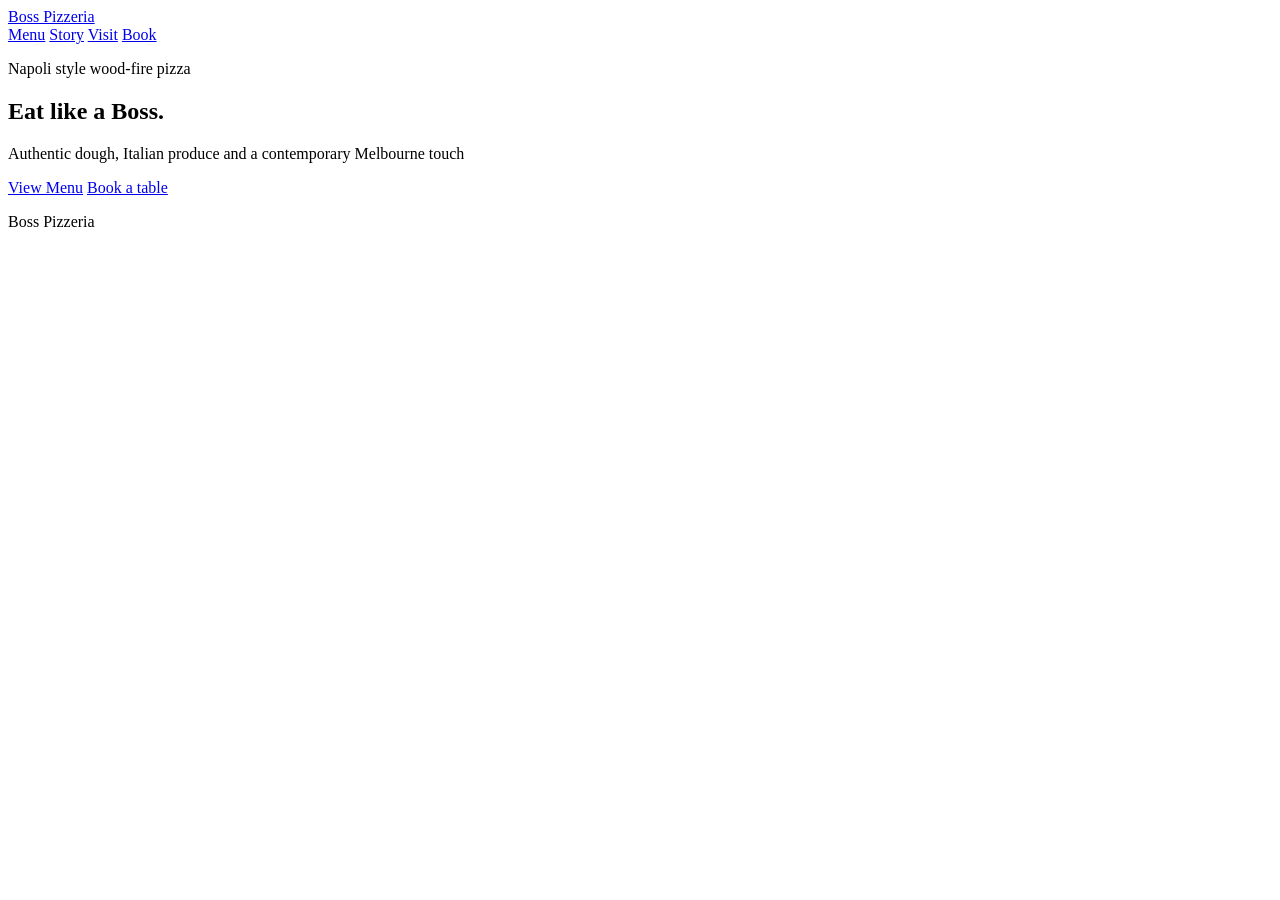
==== index.html @ 65619522 "Initial Structure Creation" ====
<!DOCTYPE html>
<html lang="en">
    <head>
        <meta charset="utf-8">
        <meta name="viewport" content="width=device-width, initial-scale=1">
        <title>Boss Pizzeria | Eat Like A Boss</title>
        <meta name="description" content="Redesign Proposal for Boss Pizzeria">
        <link rel="icon" href="assets/logo-dark.png">
    </head>
    <body>
        <header>
            <a href="index.html">Boss Pizzeria</a>
            
            <!--NAVBAR SECTION-->
            <nav aria-label="Main navigation">
                <a href="#menu">Menu</a>
                <a href="#story">Story</a>
                <a href="#visit">Visit</a>
                <a href="#booking">Book</a>
            </nav>
        </header>
        <main>
            <section>
                <p>Napoli style wood-fire pizza</p>
                <h1>Eat like a Boss.</h1>
                <p>Authentic dough, Italian produce and a contemporary Melbourne touch</p>

                <a href="#menu">View Menu</a>
                <a href="#booking">Book a table</a>
            </section>
        </main>
        <footer>
            <p>Boss Pizzeria</p>
        </footer>
    </body>
</html>
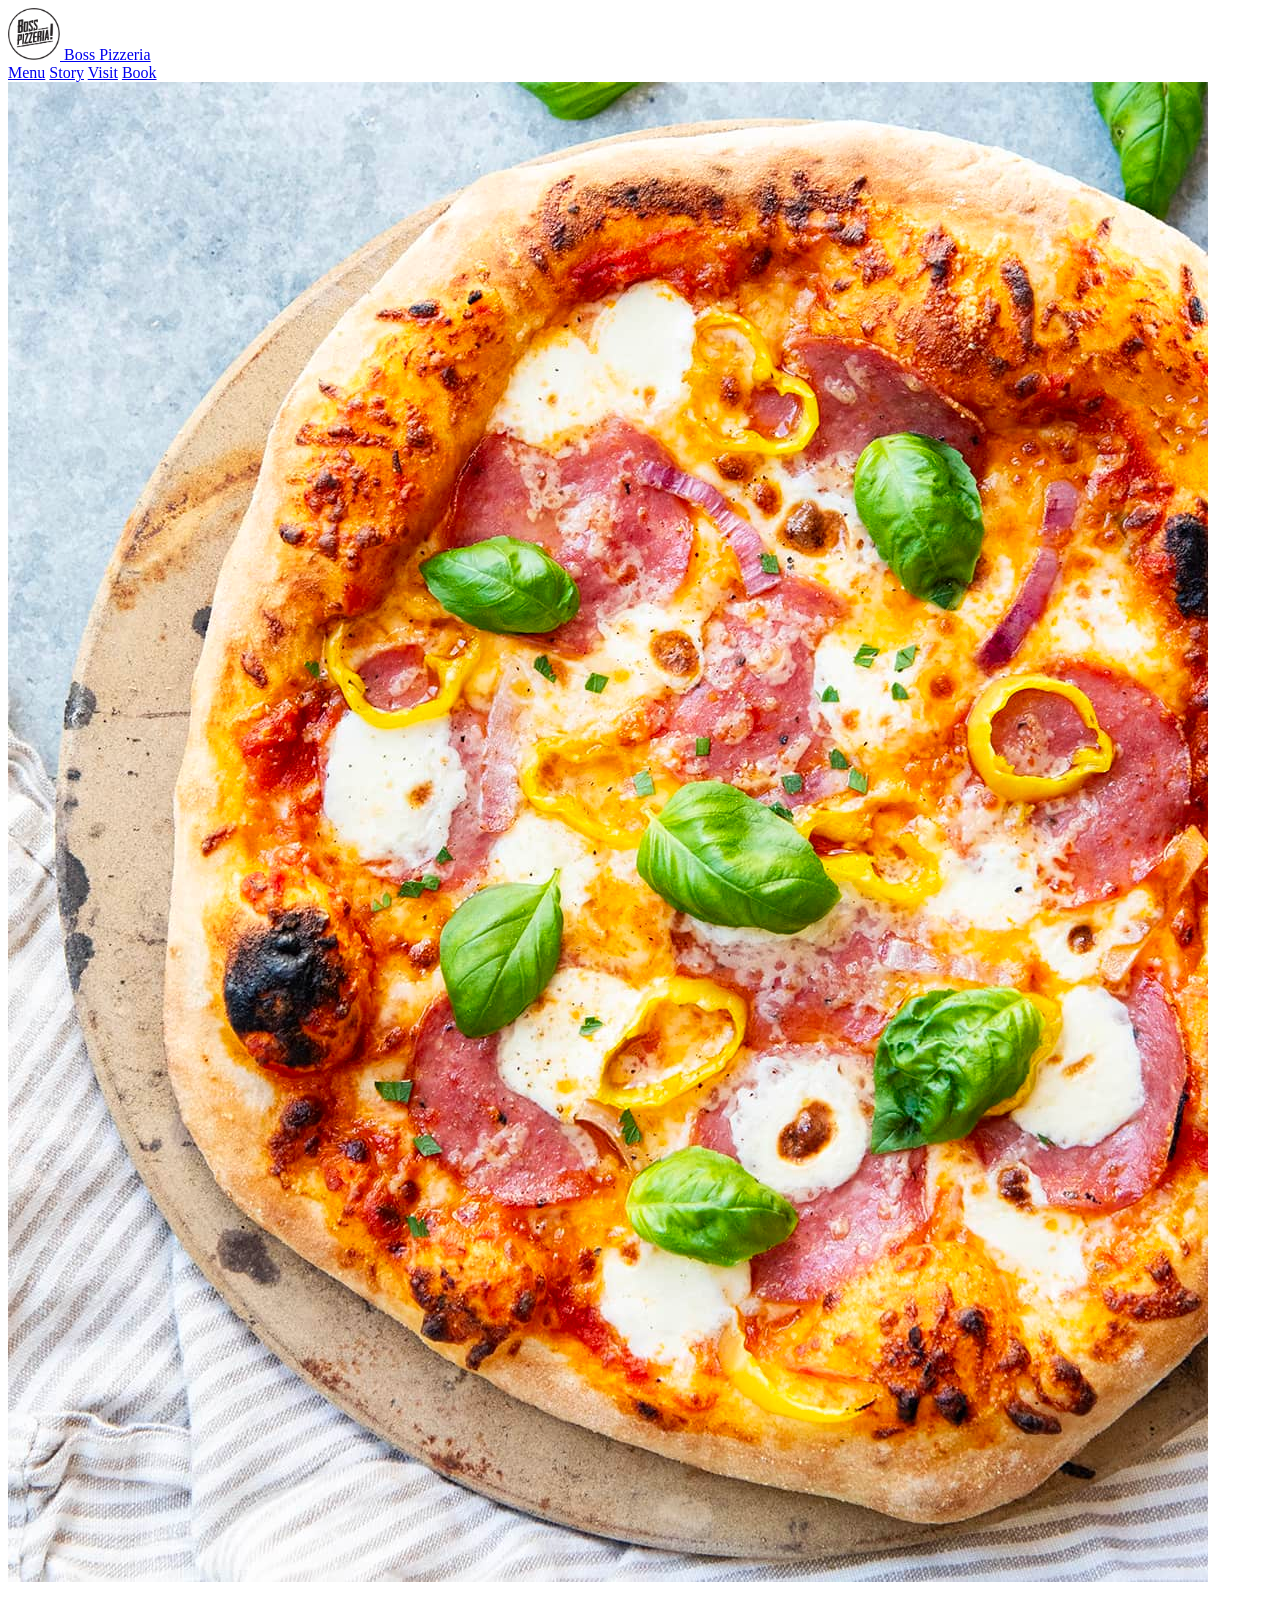
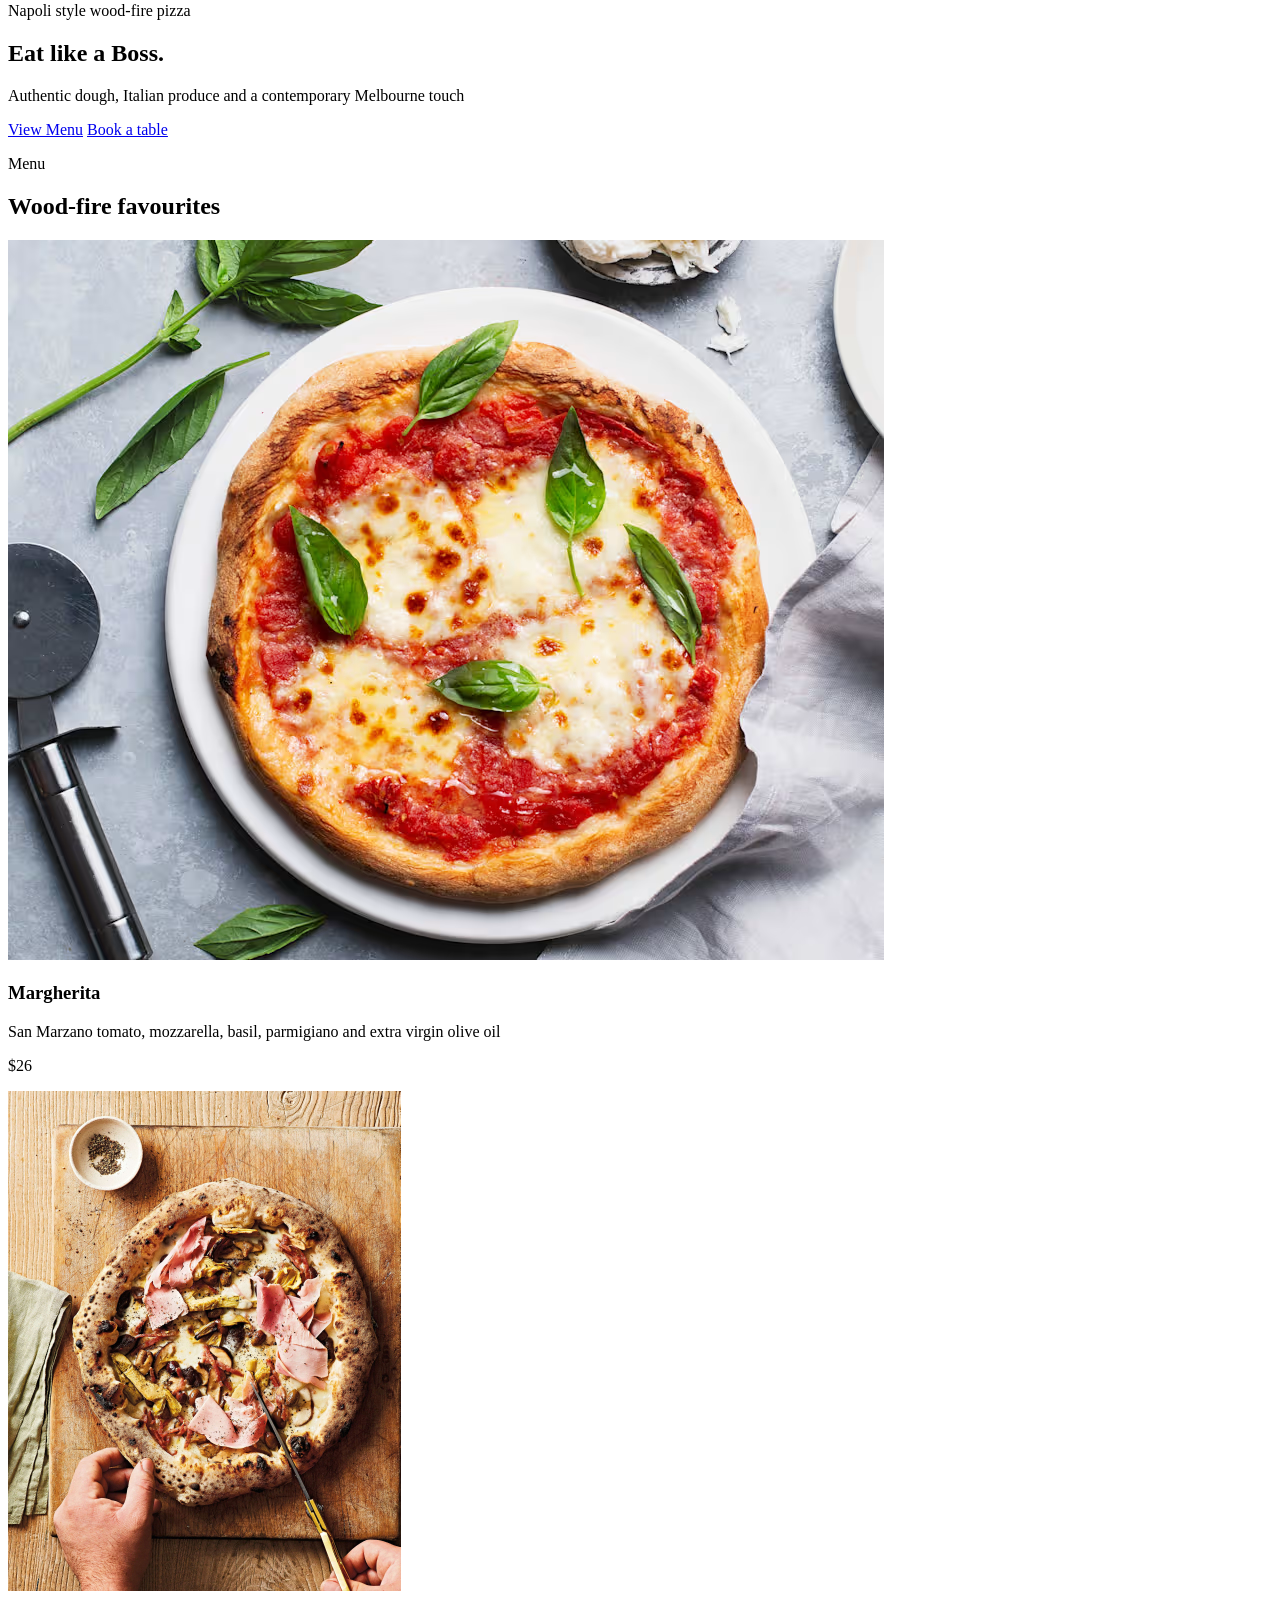
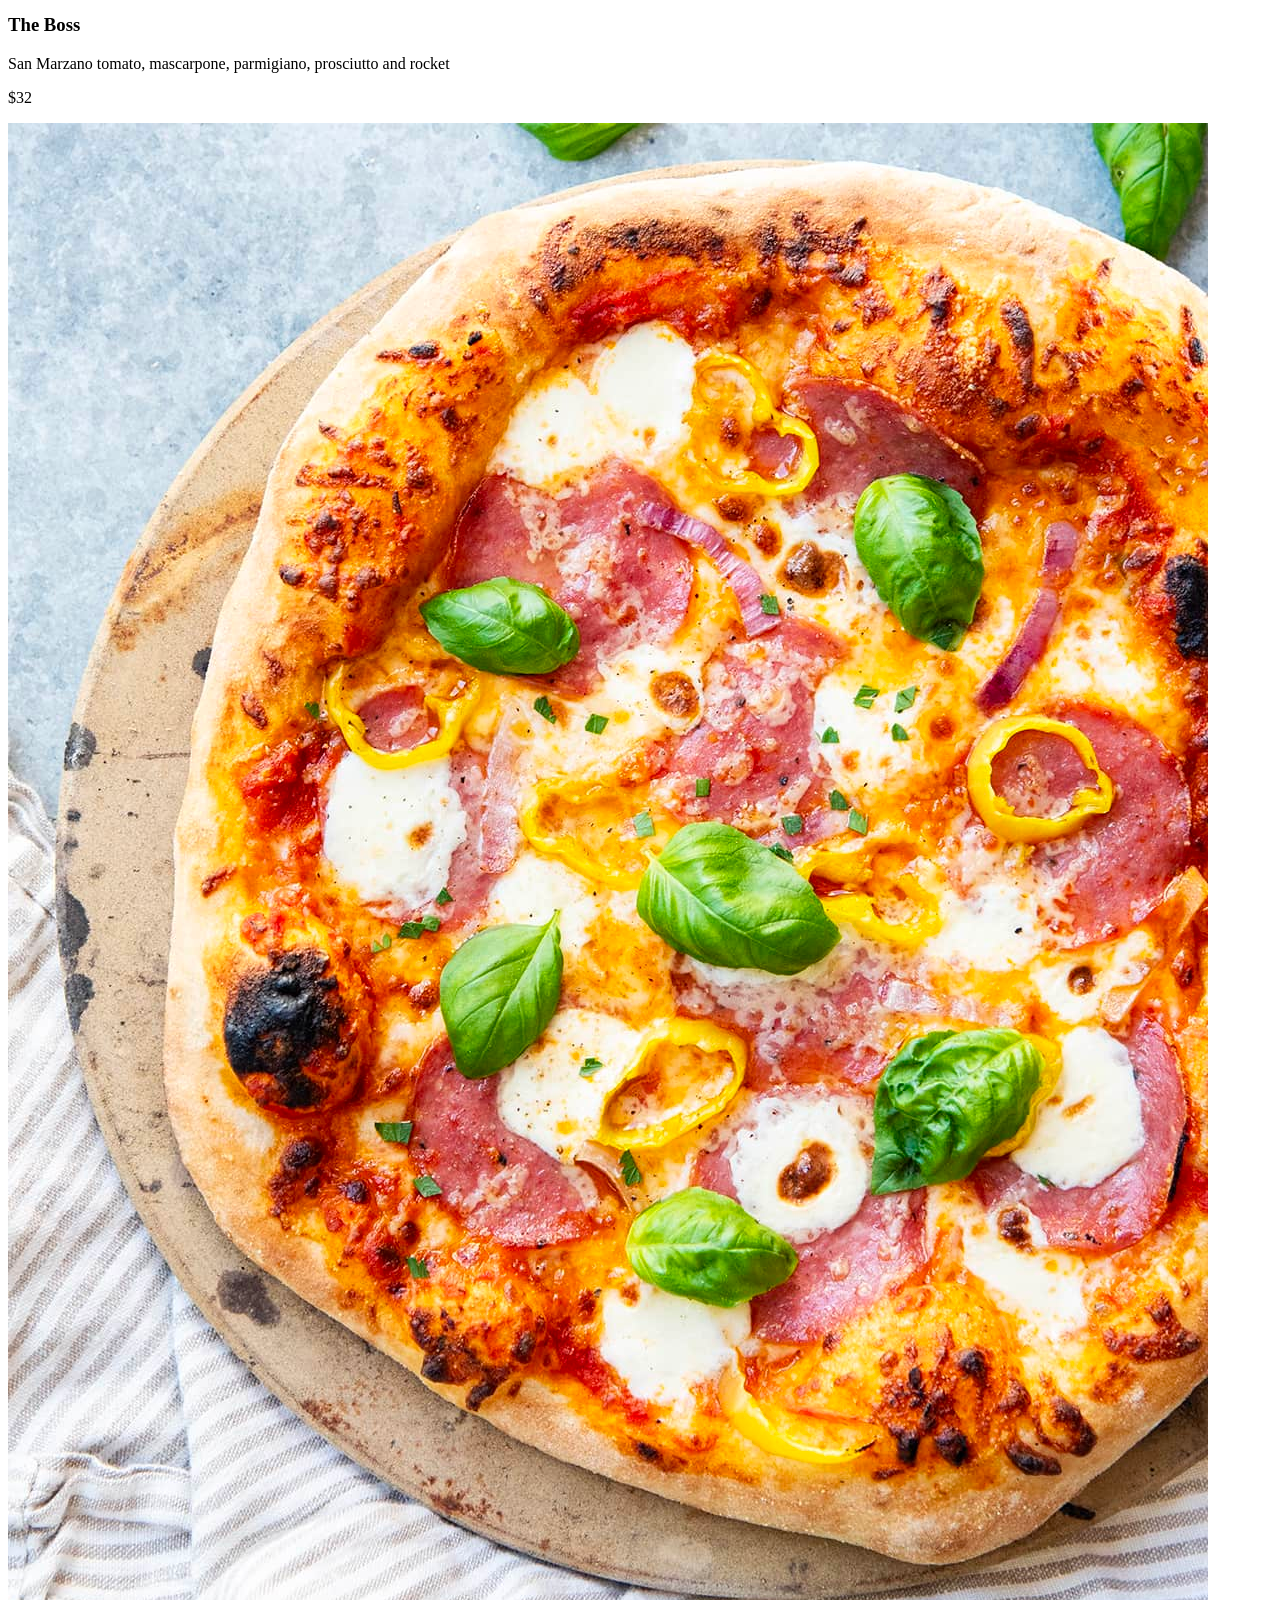
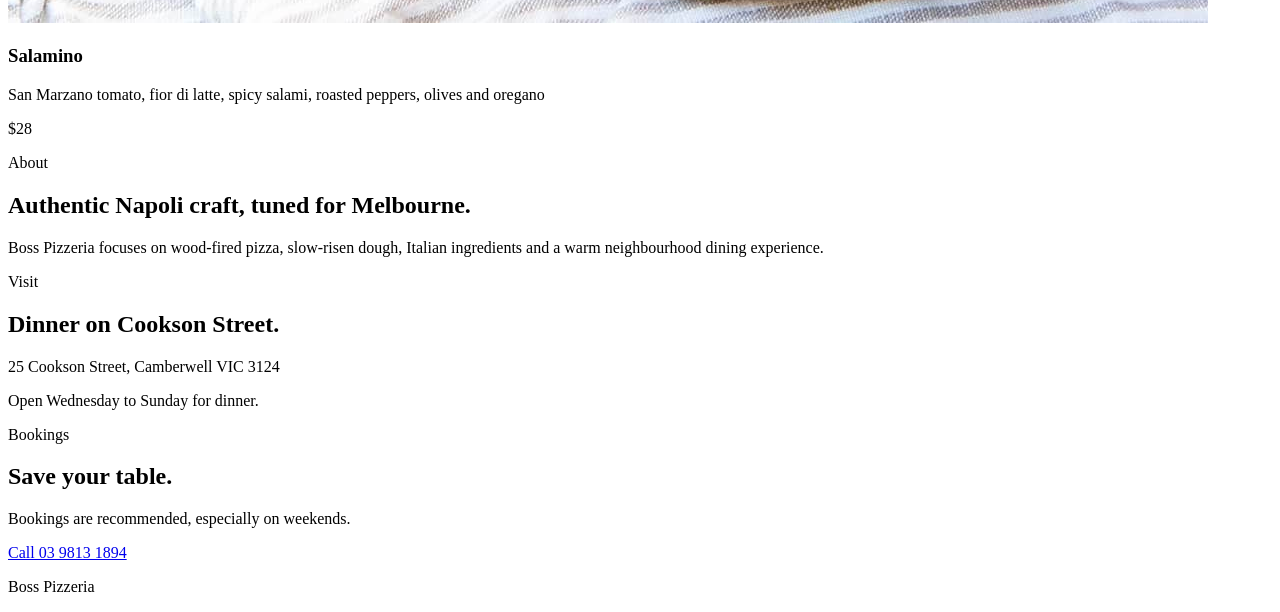
==== commit 1ecceafa: "super simple css" ====
--- a/index.html
+++ b/index.html
@@ -5,11 +5,15 @@
         <meta name="viewport" content="width=device-width, initial-scale=1">
         <title>Boss Pizzeria | Eat Like A Boss</title>
         <meta name="description" content="Redesign Proposal for Boss Pizzeria">
+        <link rel="stylesheet" href="css/styles.css">
         <link rel="icon" href="assets/logo-dark.png">
     </head>
     <body>
         <header>
-            <a href="index.html">Boss Pizzeria</a>
+            <a href="index.html" aria-label="Boss Pizzeria home">
+            <img src="assets/logo-dark.png" alt="" width="52" height="52">
+            <span>Boss Pizzeria</span>
+            </a>
             
             <!--NAVBAR SECTION-->
             <nav aria-label="Main navigation">
@@ -20,7 +24,9 @@
             </nav>
         </header>
         <main>
+            <!--HERO SECTION-->
             <section>
+                <img src="assets/hero-pizza.jpg">
                 <p>Napoli style wood-fire pizza</p>
                 <h1>Eat like a Boss.</h1>
                 <p>Authentic dough, Italian produce and a contemporary Melbourne touch</p>
@@ -28,6 +34,50 @@
                 <a href="#menu">View Menu</a>
                 <a href="#booking">Book a table</a>
             </section>
+            <!--MENU SECTION-->
+            <section id="menu">
+                <p>Menu</p>
+                <h2>Wood-fire favourites</h1>
+
+                <article>
+                    <img src="assets/margherita.png">
+                    <h3>Margherita</h3>
+                    <p>San Marzano tomato, mozzarella, basil, parmigiano and extra virgin olive oil</p>
+                    <p>$26</p>
+                </article>
+                <article>
+                    <img src="assets/rustic-pizza.jpg">
+                    <h3>The Boss</h3>
+                    <p>San Marzano tomato, mascarpone, parmigiano, prosciutto and rocket</p>
+                    <p>$32</p>
+                </article>
+                <article>
+                    <img src="assets/hero-pizza.jpg">
+                    <h3>Salamino</h3>
+                    <p>San Marzano tomato, fior di latte, spicy salami, roasted peppers, olives and oregano</p>
+                    <p>$28</p>
+                </article>
+            </section>
+            <!--STORY-->
+            <section id="story">
+                <p>About</p>
+                <h2>Authentic Napoli craft, tuned for Melbourne.</h2>
+                <p>Boss Pizzeria focuses on wood-fired pizza, slow-risen dough, Italian ingredients and a warm neighbourhood dining experience.</p>
+            </section>
+            <!--VISIT-->
+            <section id="visit">
+            <p>Visit</p>
+            <h2>Dinner on Cookson Street.</h2>
+            <p>25 Cookson Street, Camberwell VIC 3124</p>
+            <p>Open Wednesday to Sunday for dinner.</p>
+            </section>
+            <!--BOOKING-->
+            <section id="booking">
+            <p>Bookings</p>
+            <h2>Save your table.</h2>
+            <p>Bookings are recommended, especially on weekends.</p>
+            <a href="tel:+61398131894">Call 03 9813 1894</a>
+            </section>
         </main>
         <footer>
             <p>Boss Pizzeria</p>
--- a/css/styles.css
+++ b/css/styles.css
@@ -0,0 +1,18 @@
+:root{
+    --paper: #fff8ef;
+    --paper-deep: #f2e2cf;
+    --ink: #201713;
+    --muted: #6f625b;
+    --tomato: #d9502f;
+    --tomato-dark: #a53722;
+    --basil: #315b3b;
+    --line: rgba(32,23,19,0.14);
+}
+
+*{
+    box-sizing: border-box;
+}
+
+html{
+    scroll-behavior: smooth;
+}
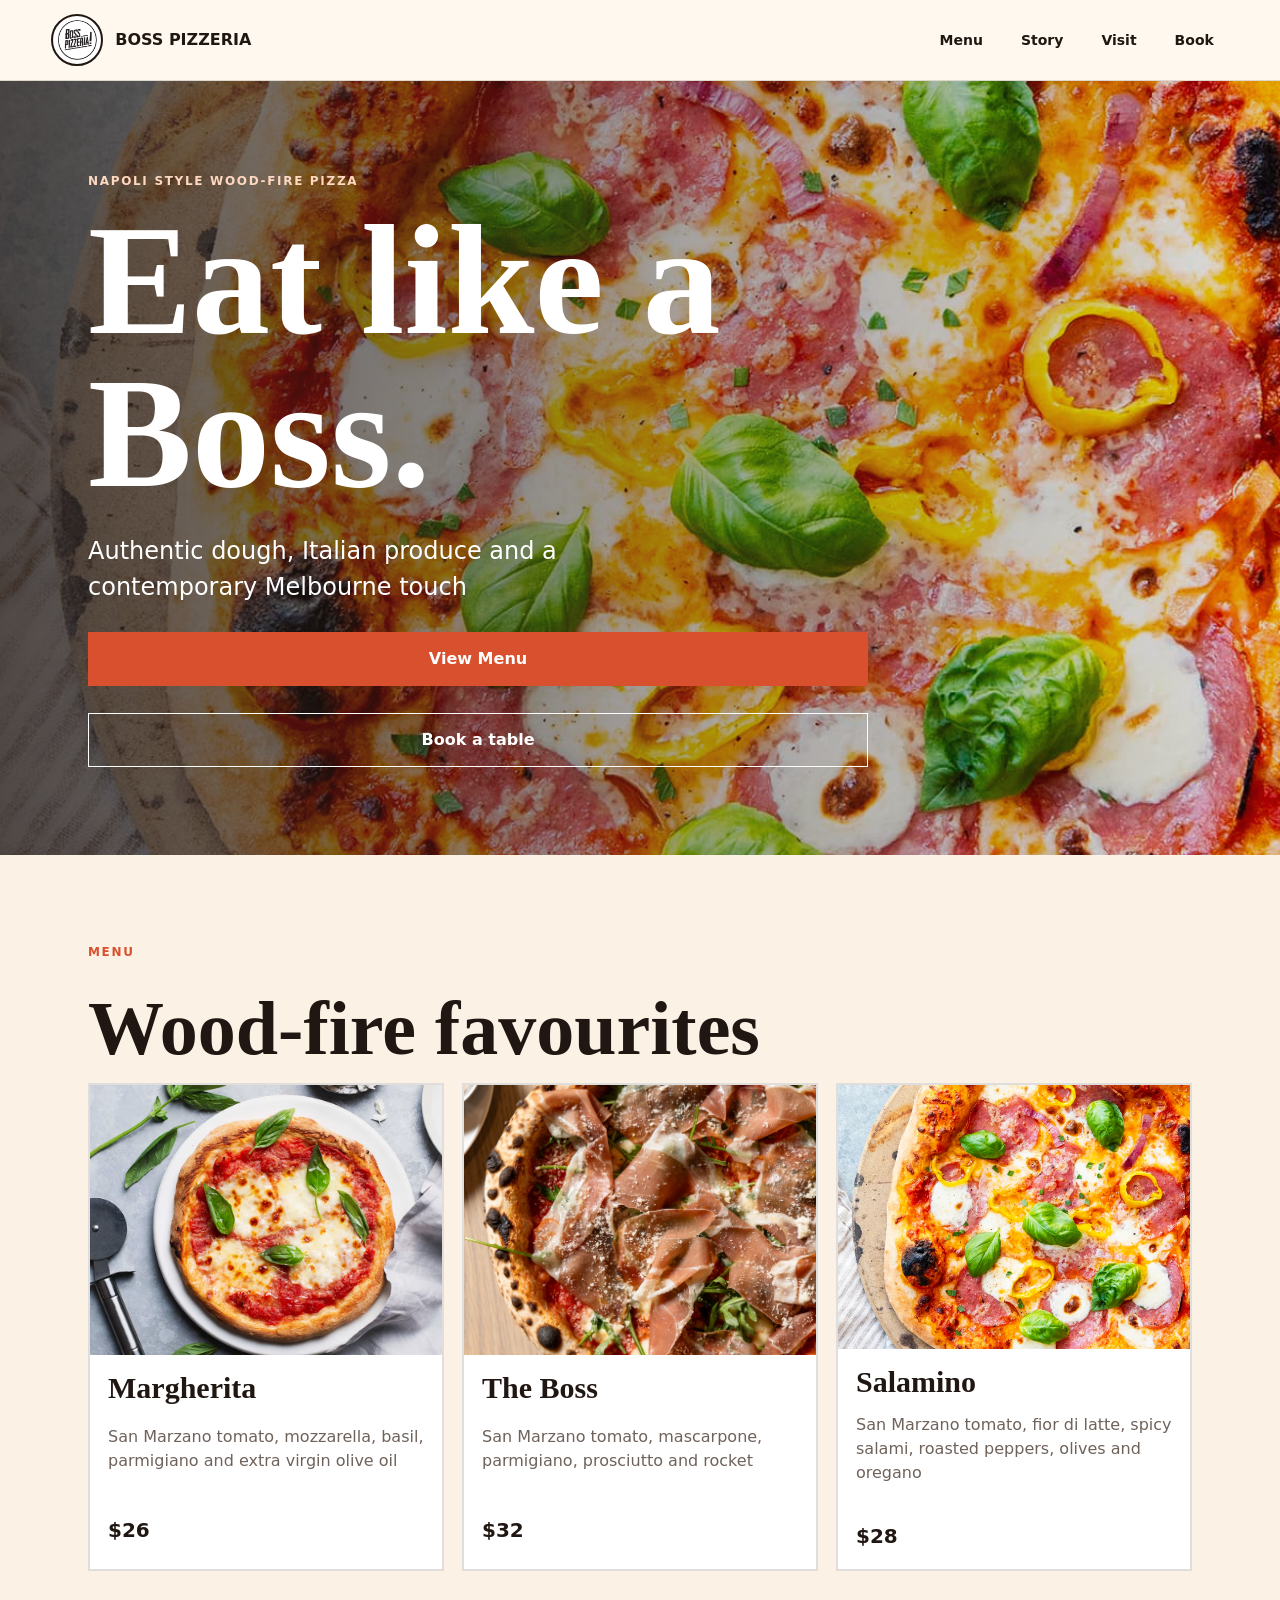
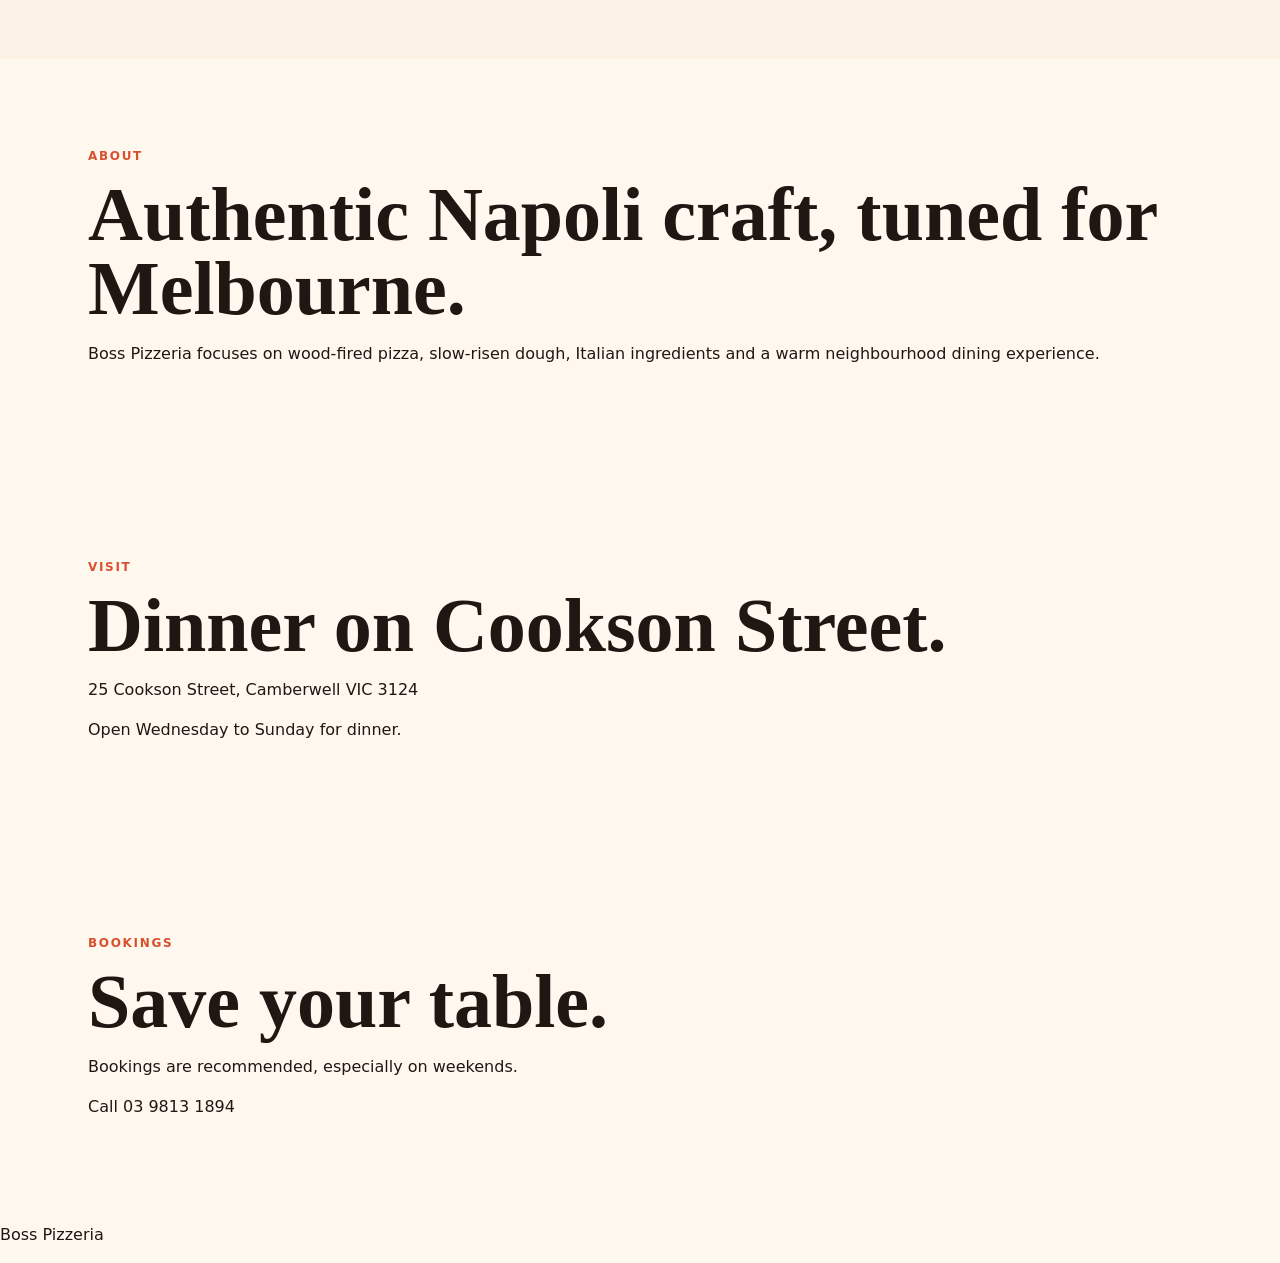
==== commit c65108c1: "Working Grid Pattern for Index Menu Section" ====
--- a/index.html
+++ b/index.html
@@ -46,7 +46,7 @@
                     <p>$26</p>
                 </article>
                 <article>
-                    <img src="assets/rustic-pizza.jpg">
+                    <img src="assets/the-boss.jpg">
                     <h3>The Boss</h3>
                     <p>San Marzano tomato, mascarpone, parmigiano, prosciutto and rocket</p>
                     <p>$32</p>
--- a/css/styles.css
+++ b/css/styles.css
@@ -15,4 +15,249 @@
 
 html{
     scroll-behavior: smooth;
+}
+
+body{
+    margin:0;
+    background: var(--paper);
+    color: var(--ink);
+    font-family: Inter, system-ui, -apple-system, BlinkMacSystemFont, "Segoe UI", sans-serif;
+    line-height: 1.5;
+}
+
+img{
+    display: block;
+    max-width: 100%;
+}
+
+a{
+    color:inherit;
+    text-decoration: none;
+}
+/*HEADER SECTION*/
+header{
+    align-items: center;
+    background: rgba(255,248,238,0.95);
+    border-bottom: 1px solid var(--line);
+    display: flex;
+    justify-content: space-between;
+    padding: 14px clamp(18px,4vw,56px);
+    position: sticky;
+    top: 0;
+    z-index: 10;
+}
+
+header > a{
+    align-items: center;
+    display: inline-flex;
+    gap: 12px;
+    font-weight: 900;
+    text-transform: uppercase;
+}
+
+header > a img{
+    background: white;
+    border: 2px solid var(--ink);
+    border-radius: 50%;
+    height: 52px;
+    object-fit: contain;
+    padding: 4px;
+    width: 52px;
+}
+
+/*NAV SECTION*/
+nav{
+    align-items: center;
+    display:flex;
+    gap: 8px;
+}
+
+nav a{
+    border: 1px solid transparent;
+    font-size: 14px;
+    font-weight: 800;
+    padding: 10px 14px;
+}
+
+nav a:hover{
+    border-color: var(--ink);
+}
+
+/*MAIN SECTION*/
+main > section{
+    padding: clamp(48px, 7vw, 88px);
+}
+/*Hero*/
+main >section:first-child{
+    align-items: end;
+    color: white;
+    display: grid;
+    min-height: 86vh;
+    overflow: hidden;
+    position: relative;
+}
+main >section:first-child >img{
+    height: 100%;
+    inset: 0;
+    object-fit: cover;
+    position: absolute;
+    width: 100%;
+    z-index: 0;
+}
+
+main > section:first-child::after{
+    background: linear-gradient(
+        90deg,
+        rgba(32,23,19,0.78),
+        rgba(32,23,19,0.38) 55%,
+        rgba(32,23,19,0.12)
+    );
+    content: "";
+    inset: 0;
+    position: absolute;
+    z-index:1;
+}
+main > section:first-child > *:not(img){
+    max-width: 780px;
+    position: relative;
+    z-index: 2;
+}
+
+main > section:first-child p:first-of-type,
+section > p:first-child{
+    color: var(--tomato);
+    font-size: 12px;
+    font-weight: 900;
+    letter-spacing: 0.14em;
+    margin: 0 0 12px;
+    text-transform: uppercase;
+}
+
+main > section:first-child p:first-of-type{
+    color: #ffd8c1;
+}
+
+main > section:first-child p:nth-of-type(2){
+    font-size: clamp(18px,2vw,24px);
+    margin: 20px 0 0;
+    max-width: 640px;
+}
+
+main > section:first-child a{
+    border: 1px solid white;
+    display: inline-flex;
+    font-weight:900;
+    justify-content: center;
+    margin-right: 10px;
+    margin-top: 24px;
+    min-height:50px;
+    padding: 14px 18px;
+}
+
+main > section:first-child a:first-of-type{
+    background: var(--tomato);
+    border-color: var(--tomato);
+}
+
+main > section:first-child a:first-of-type:hover{
+    background: var(--tomato-dark);
+    border-color: var(--tomato-dark);
+}
+
+/*Menu*/
+#menu{
+    background: #fbf1e5;
+    display: grid;
+    gap: 18px;
+    grid-template-columns: repeat(3,minmax(0,1fr))
+}
+
+#menu >p,#menu>h2{
+    grid-column: 1/-1;
+}
+
+#menu article {
+  background: white;
+  border: 2px solid var(--line);
+  display: grid;
+  overflow: hidden;
+}
+#menu article img{
+    aspect-ratio: 4/3;
+    height:100%;
+    object-fit: cover;
+    width:100%;
+}
+
+#menu article h3, #menu article p{
+    margin-left:18px;
+    margin-right:18px;
+}
+
+#menu article h3{
+    margin-top:18px;
+}
+
+#menu article p{
+    color: var(--muted);
+}
+
+#menu article p:last-child{
+    color: var(--ink);
+    font-size:20px;
+    font-weight: 900;
+    margin-bottom: 18px;
+}
+
+
+/*generics*/
+h1,h2,h3{
+    font-family: Georgia, 'Times New Roman', Times, serif;
+    line-height: 0.98;
+    margin: 0;
+}
+
+h1{
+    font-size: clamp(64px,14vw, 156px);
+}
+
+h2{
+    font-size: clamp(38px,6vw, 76px);
+}
+
+h3{
+    font-size: 30px;
+}
+
+/*MOBILE ASHERENCE*/
+@media (max-width: 760px) {
+  header {
+    align-items: center;
+    gap: 18px;
+    flex-direction: column;
+    padding: 18px 20px 22px;
+  }
+
+  header > a {
+    justify-content: center;
+  }
+
+  header > a img {
+    height: 64px;
+    width: 64px;
+  }
+
+  nav {
+    justify-content: center;
+    width: 100%;
+  }
+
+  nav a {
+    font-size: 18px;
+    padding: 8px 10px;
+  }
+
+  #menu{
+    grid-template-columns: 1fr;
+  }
 }
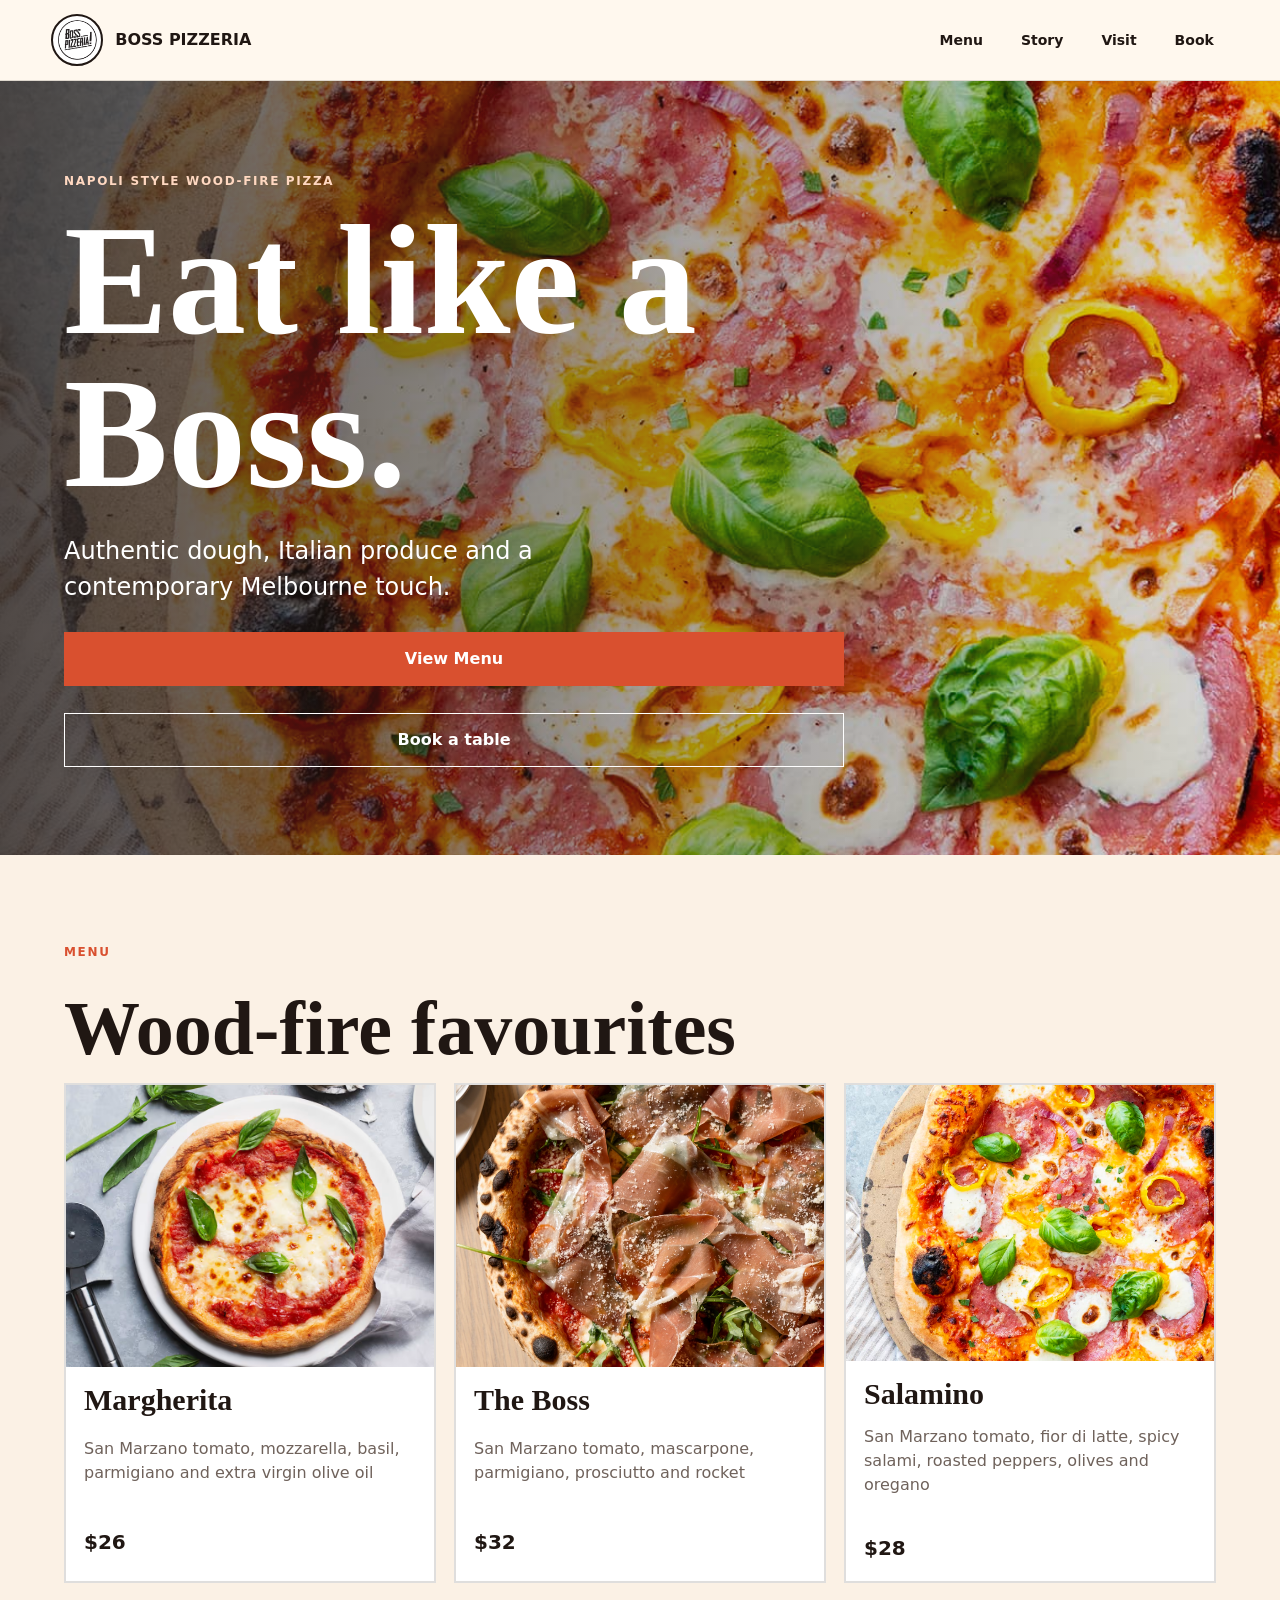
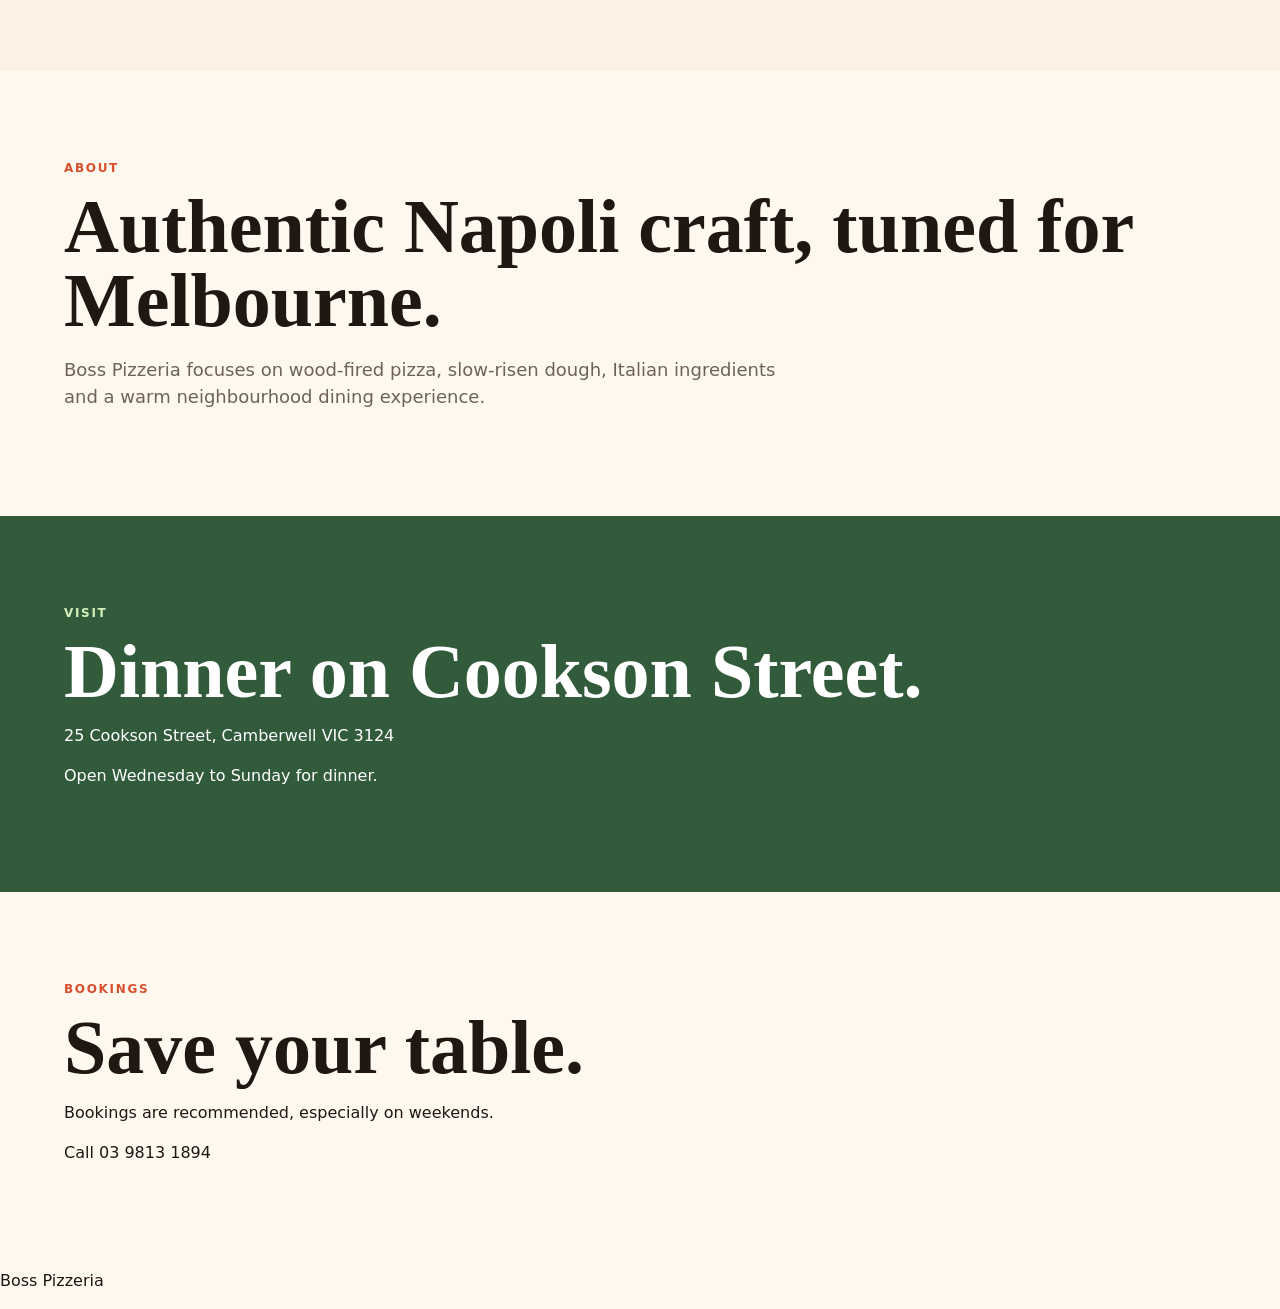
==== commit 7ff6a117: "Story section Styled" ====
--- a/index.html
+++ b/index.html
@@ -29,7 +29,7 @@
                 <img src="assets/hero-pizza.jpg">
                 <p>Napoli style wood-fire pizza</p>
                 <h1>Eat like a Boss.</h1>
-                <p>Authentic dough, Italian produce and a contemporary Melbourne touch</p>
+                <p>Authentic dough, Italian produce and a contemporary Melbourne touch.</p>
 
                 <a href="#menu">View Menu</a>
                 <a href="#booking">Book a table</a>
--- a/css/styles.css
+++ b/css/styles.css
@@ -84,8 +84,8 @@
 }
 
 /*MAIN SECTION*/
-main > section{
-    padding: clamp(48px, 7vw, 88px);
+main > section {
+    padding: clamp(48px, 7vw, 88px) clamp(20px, 5vw, 72px);
 }
 /*Hero*/
 main >section:first-child{
@@ -209,6 +209,26 @@
     margin-bottom: 18px;
 }
 
+/*Story*/
+#story{
+    background: var(--paper);
+}
+
+#story p:not(:first-child) {
+    color: var(--muted);
+    font-size: 18px;
+    max-width: 720px;
+}
+
+/*Visit*/
+#visit{
+    background: var(--basil);
+    color: white;
+}
+
+#visit > p:first-child{
+    color: #d5f0bc;
+}
 
 /*generics*/
 h1,h2,h3{
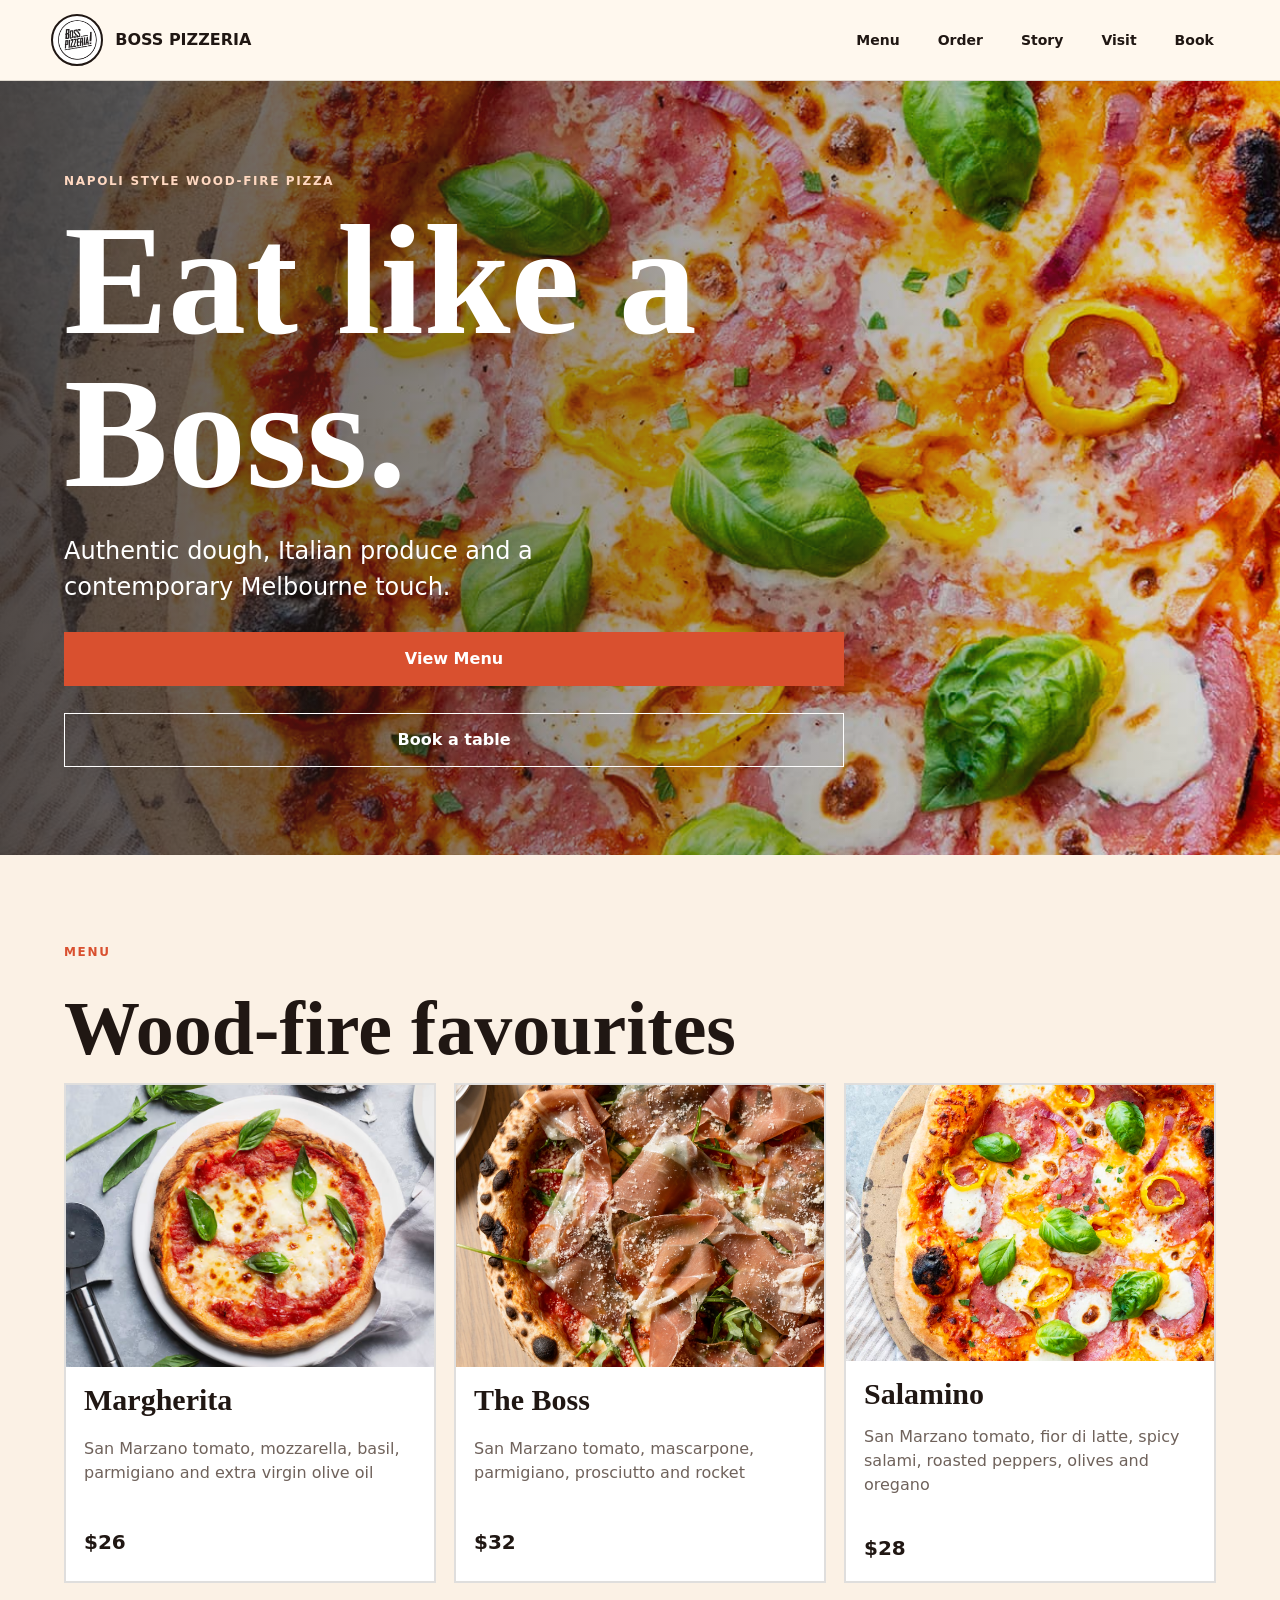
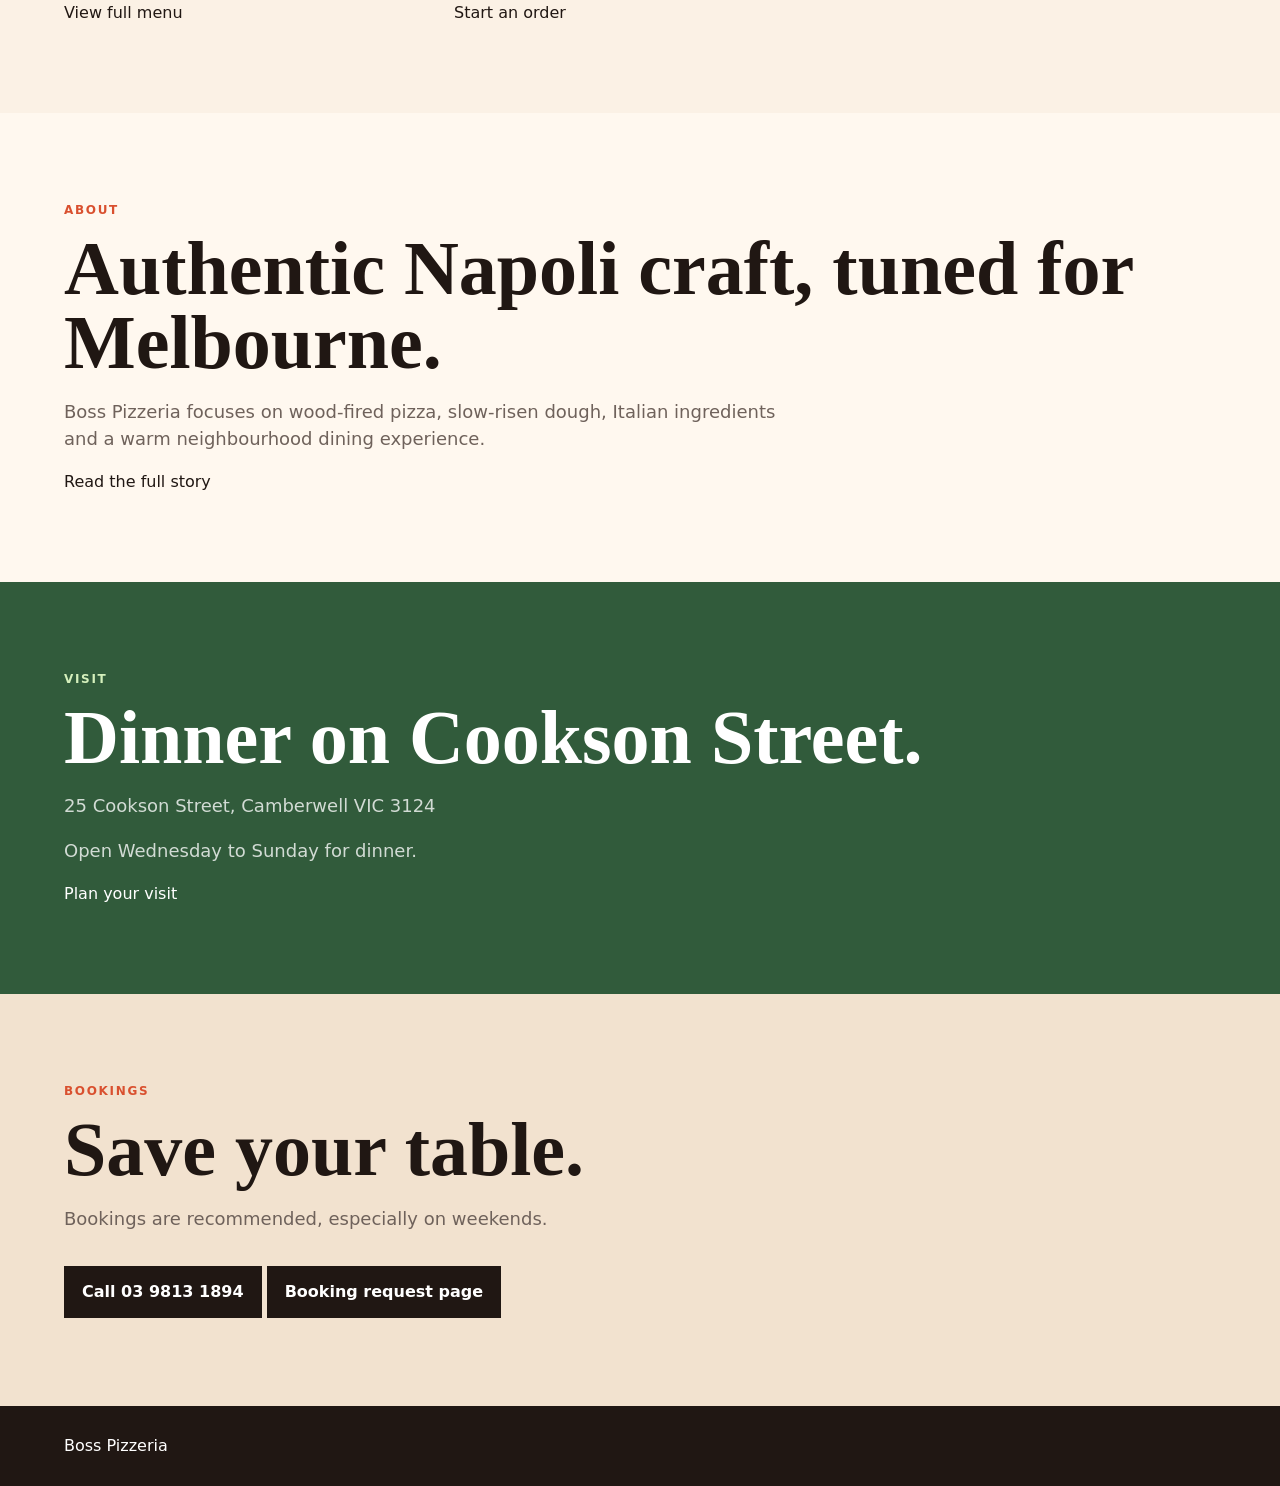
==== commit f62ca25d: "Refactored to navigate to separate pages" ====
--- a/index.html
+++ b/index.html
@@ -17,7 +17,8 @@
             
             <!--NAVBAR SECTION-->
             <nav aria-label="Main navigation">
-                <a href="#menu">Menu</a>
+                <a href="menu.html">Menu</a>
+                <a href="order.html">Order</a>
                 <a href="#story">Story</a>
                 <a href="#visit">Visit</a>
                 <a href="#booking">Book</a>
@@ -57,26 +58,31 @@
                     <p>San Marzano tomato, fior di latte, spicy salami, roasted peppers, olives and oregano</p>
                     <p>$28</p>
                 </article>
+                <a class="section-button" href="menu.html">View full menu</a>
+                <a class="section-button secondary-button" href="order.html">Start an order</a>
             </section>
             <!--STORY-->
             <section id="story">
                 <p>About</p>
                 <h2>Authentic Napoli craft, tuned for Melbourne.</h2>
                 <p>Boss Pizzeria focuses on wood-fired pizza, slow-risen dough, Italian ingredients and a warm neighbourhood dining experience.</p>
+                <a class="section-button" href="story.html">Read the full story</a>
             </section>
             <!--VISIT-->
             <section id="visit">
-            <p>Visit</p>
-            <h2>Dinner on Cookson Street.</h2>
-            <p>25 Cookson Street, Camberwell VIC 3124</p>
-            <p>Open Wednesday to Sunday for dinner.</p>
+                <p>Visit</p>
+                <h2>Dinner on Cookson Street.</h2>
+                <p>25 Cookson Street, Camberwell VIC 3124</p>
+                <p>Open Wednesday to Sunday for dinner.</p>
+                <a class="section-button light-button" href="visit.html">Plan your visit</a>
             </section>
             <!--BOOKING-->
             <section id="booking">
-            <p>Bookings</p>
-            <h2>Save your table.</h2>
-            <p>Bookings are recommended, especially on weekends.</p>
-            <a href="tel:+61398131894">Call 03 9813 1894</a>
+                <p>Bookings</p>
+                <h2>Save your table.</h2>
+                <p>Bookings are recommended, especially on weekends.</p>
+                <a href="tel:+61398131894">Call 03 9813 1894</a>
+                <a class="section-button" href="booking.html">Booking request page</a>
             </section>
         </main>
         <footer>
--- a/css/styles.css
+++ b/css/styles.css
@@ -230,6 +230,47 @@
     color: #d5f0bc;
 }
 
+#visit p:not(:first-child) {
+    color: rgba(255, 255, 255, 0.78);
+    font-size: 18px;
+    max-width: 720px;
+}
+
+/*Booking*/
+#booking {
+    background: var(--paper-deep);
+}
+
+#booking p:not(:first-child) {
+    color: var(--muted);
+    font-size: 18px;
+    max-width: 720px;
+}
+
+#booking a {
+    background: var(--ink);
+    color: white;
+    display: inline-flex;
+    font-weight: 900;
+    margin-top: 16px;
+    min-height: 50px;
+    padding: 14px 18px;
+}
+
+/*Footer*/
+footer {
+    align-items: center;
+    background: var(--ink);
+    color: white;
+    display: flex;
+    justify-content: space-between;
+    padding: 28px clamp(20px, 5vw, 72px);
+}
+
+footer p {
+    margin: 0;
+}
+
 /*generics*/
 h1,h2,h3{
     font-family: Georgia, 'Times New Roman', Times, serif;
@@ -266,6 +307,32 @@
     height: 64px;
     width: 64px;
   }
+  
+  main > section:first-child {
+    min-height: 78vh;
+  }
+
+  main > section:first-child::after {
+    background: linear-gradient(
+      0deg,
+      rgba(32, 23, 19, 0.82),
+      rgba(32, 23, 19, 0.18)
+    );
+  }
+
+  h1 {
+    font-size: clamp(56px, 18vw, 96px);
+  }
+
+  h2 {
+    font-size: clamp(34px, 12vw, 56px);
+  }
+
+  footer {
+    align-items: flex-start;
+    flex-direction: column;
+    gap: 12px;
+  }
 
   nav {
     justify-content: center;
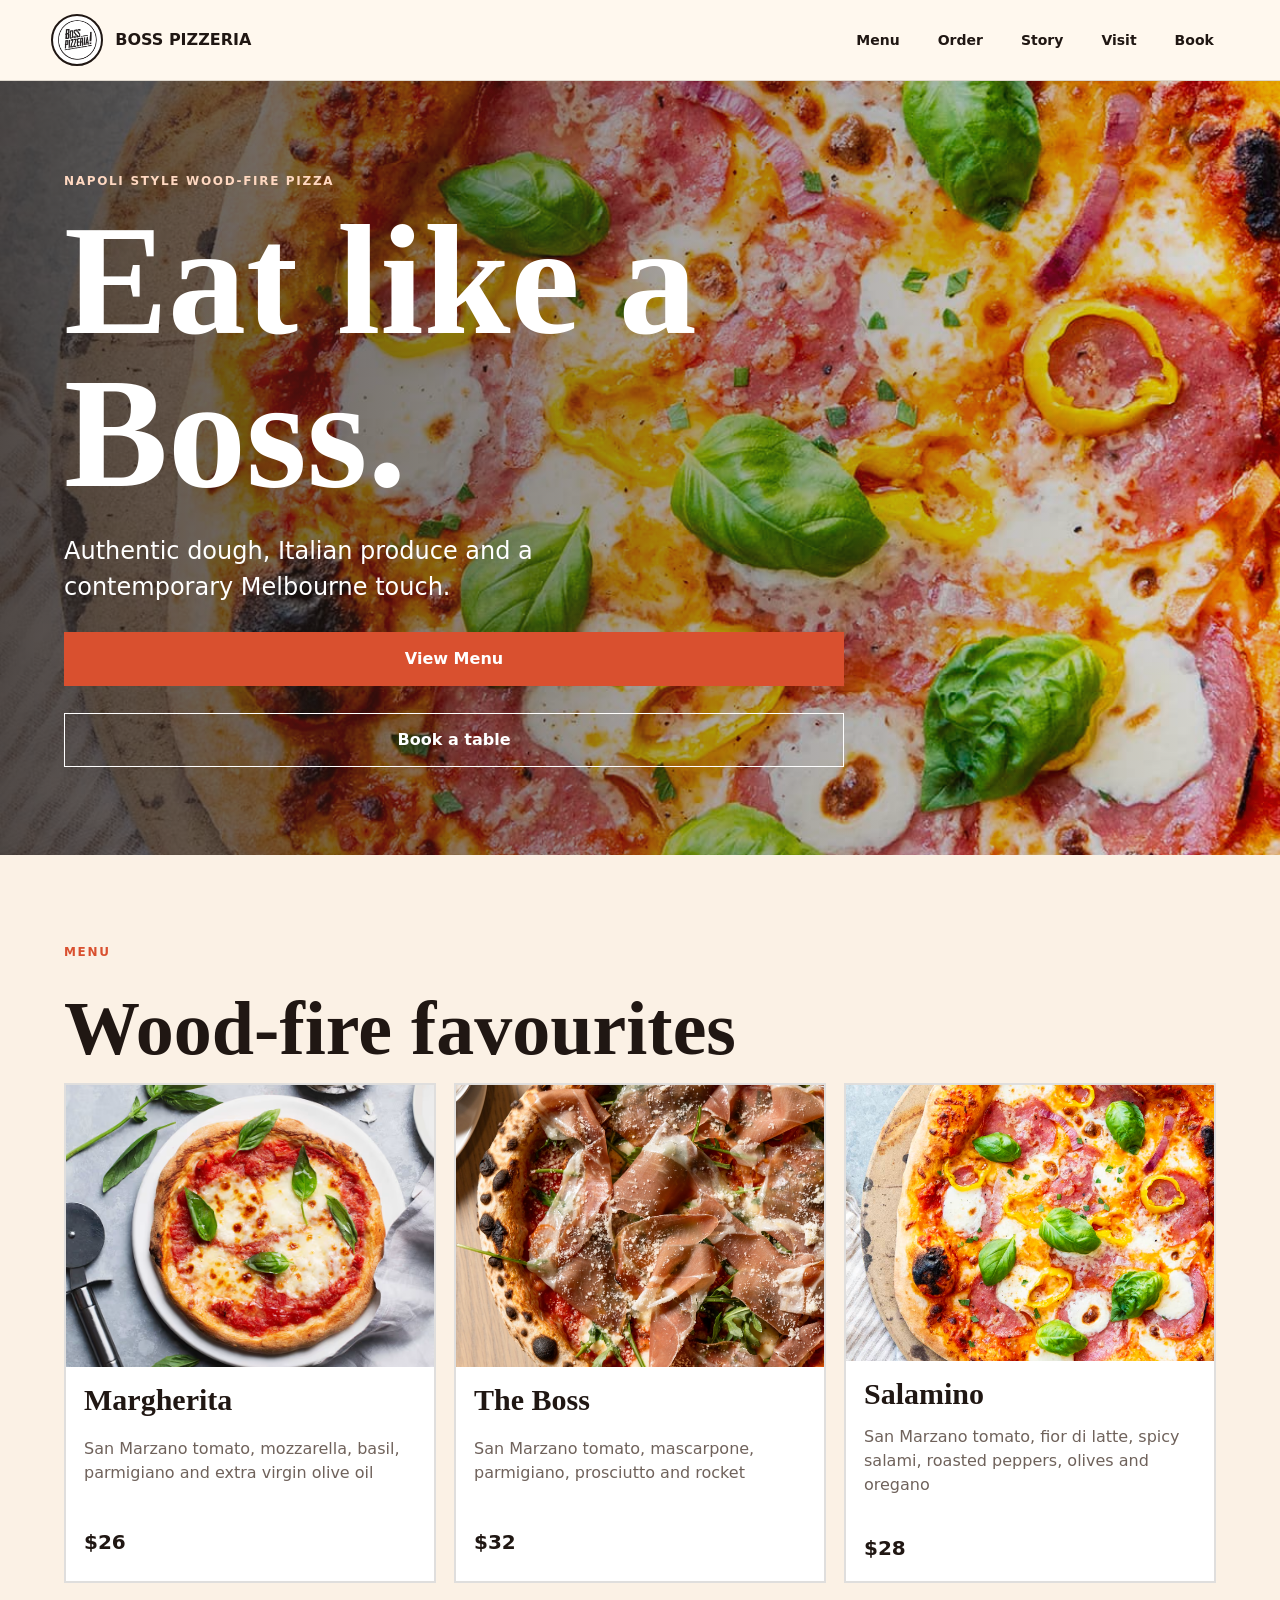
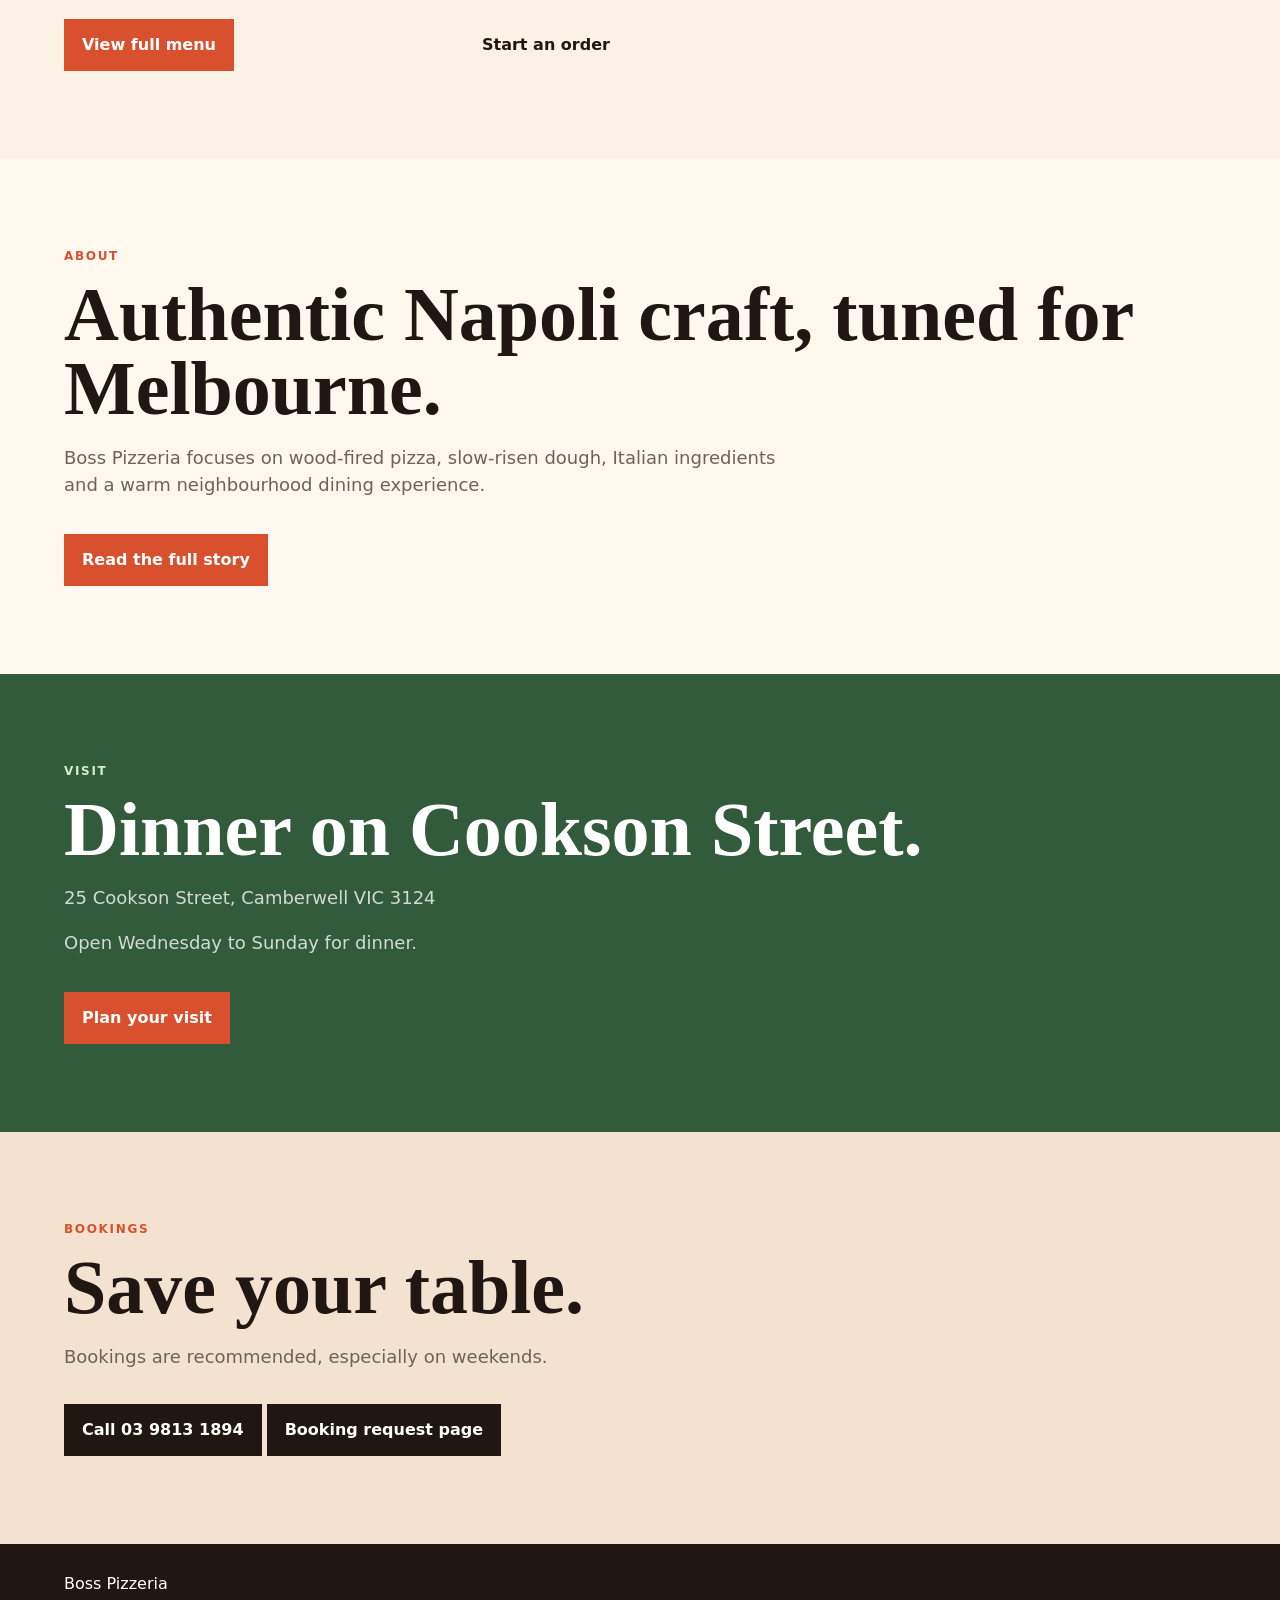
==== commit f80494f6: "fixed bug in (Order) section of NAV bar" ====
--- a/index.html
+++ b/index.html
@@ -18,7 +18,7 @@
             <!--NAVBAR SECTION-->
             <nav aria-label="Main navigation">
                 <a href="menu.html">Menu</a>
-                <a href="order.html">Order</a>
+                <a href="Order.html">Order</a>
                 <a href="#story">Story</a>
                 <a href="#visit">Visit</a>
                 <a href="#booking">Book</a>
@@ -74,7 +74,7 @@
                 <h2>Dinner on Cookson Street.</h2>
                 <p>25 Cookson Street, Camberwell VIC 3124</p>
                 <p>Open Wednesday to Sunday for dinner.</p>
-                <a class="section-button light-button" href="visit.html">Plan your visit</a>
+                <a class="section-button" href="visit.html">Plan your visit</a>
             </section>
             <!--BOOKING-->
             <section id="booking">
--- a/css/styles.css
+++ b/css/styles.css
@@ -290,6 +290,37 @@
     font-size: 30px;
 }
 
+/*Generics for BOOKING STORY ORDERING*/
+.section-button {
+    background: var(--tomato);
+    color: white;
+    display: inline-flex;
+    font-weight: 900;
+    justify-content: center;
+    margin-top: 18px;
+    min-height: 50px;
+    padding: 14px 18px;
+    width: fit-content;
+}
+
+.section-button:hover {
+    background: var(--tomato-dark);
+    border-color: var(--tomato-dark);
+}
+
+.secondary-button {
+    background: transparent;
+    border-color: var(--ink);
+    color: var(--ink);
+    margin-left: 10px;
+}
+
+.secondary-button:hover {
+    background: var(--ink);
+    border-color: var(--ink);
+    color: white;
+}
+
 /*MOBILE ASHERENCE*/
 @media (max-width: 760px) {
   header {
@@ -307,7 +338,7 @@
     height: 64px;
     width: 64px;
   }
-  
+
   main > section:first-child {
     min-height: 78vh;
   }
@@ -340,8 +371,8 @@
   }
 
   nav a {
-    font-size: 18px;
-    padding: 8px 10px;
+    font-size: 16px;
+    padding: 8px 8px;
   }
 
   #menu{
